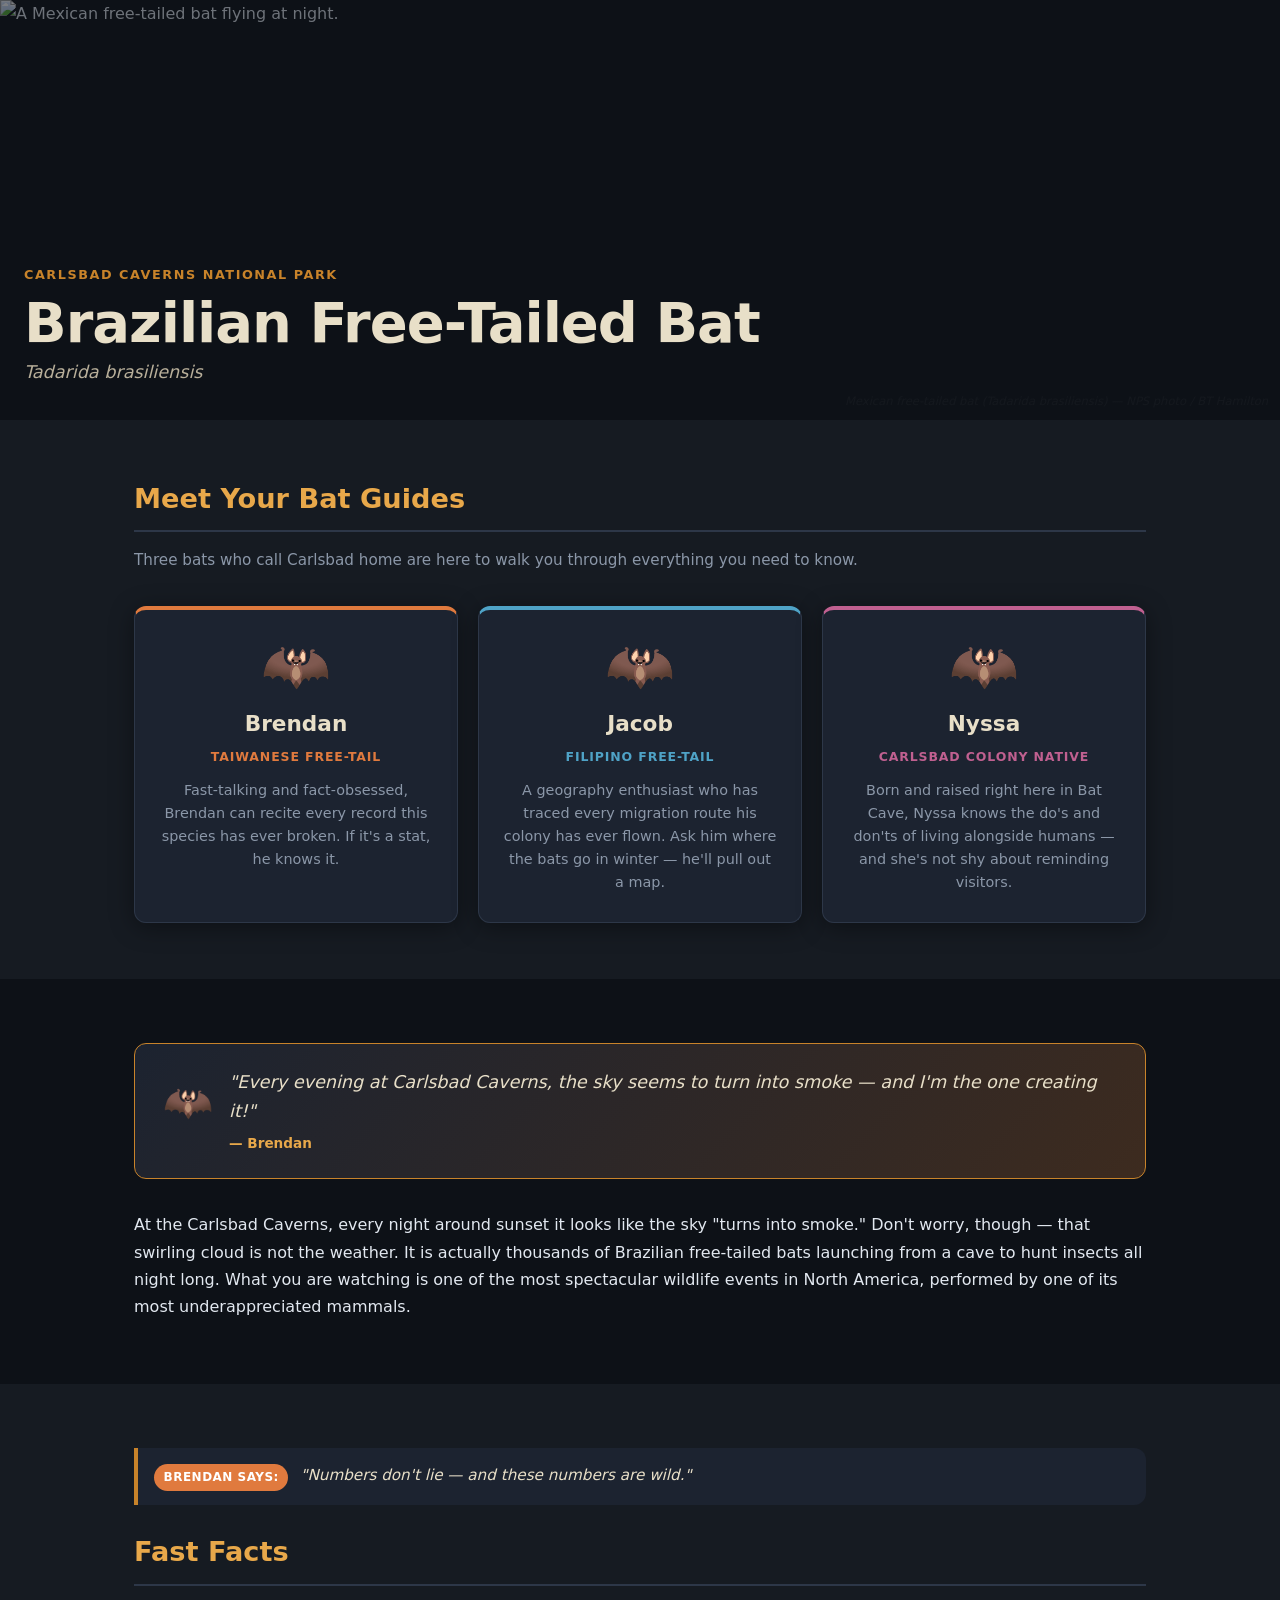
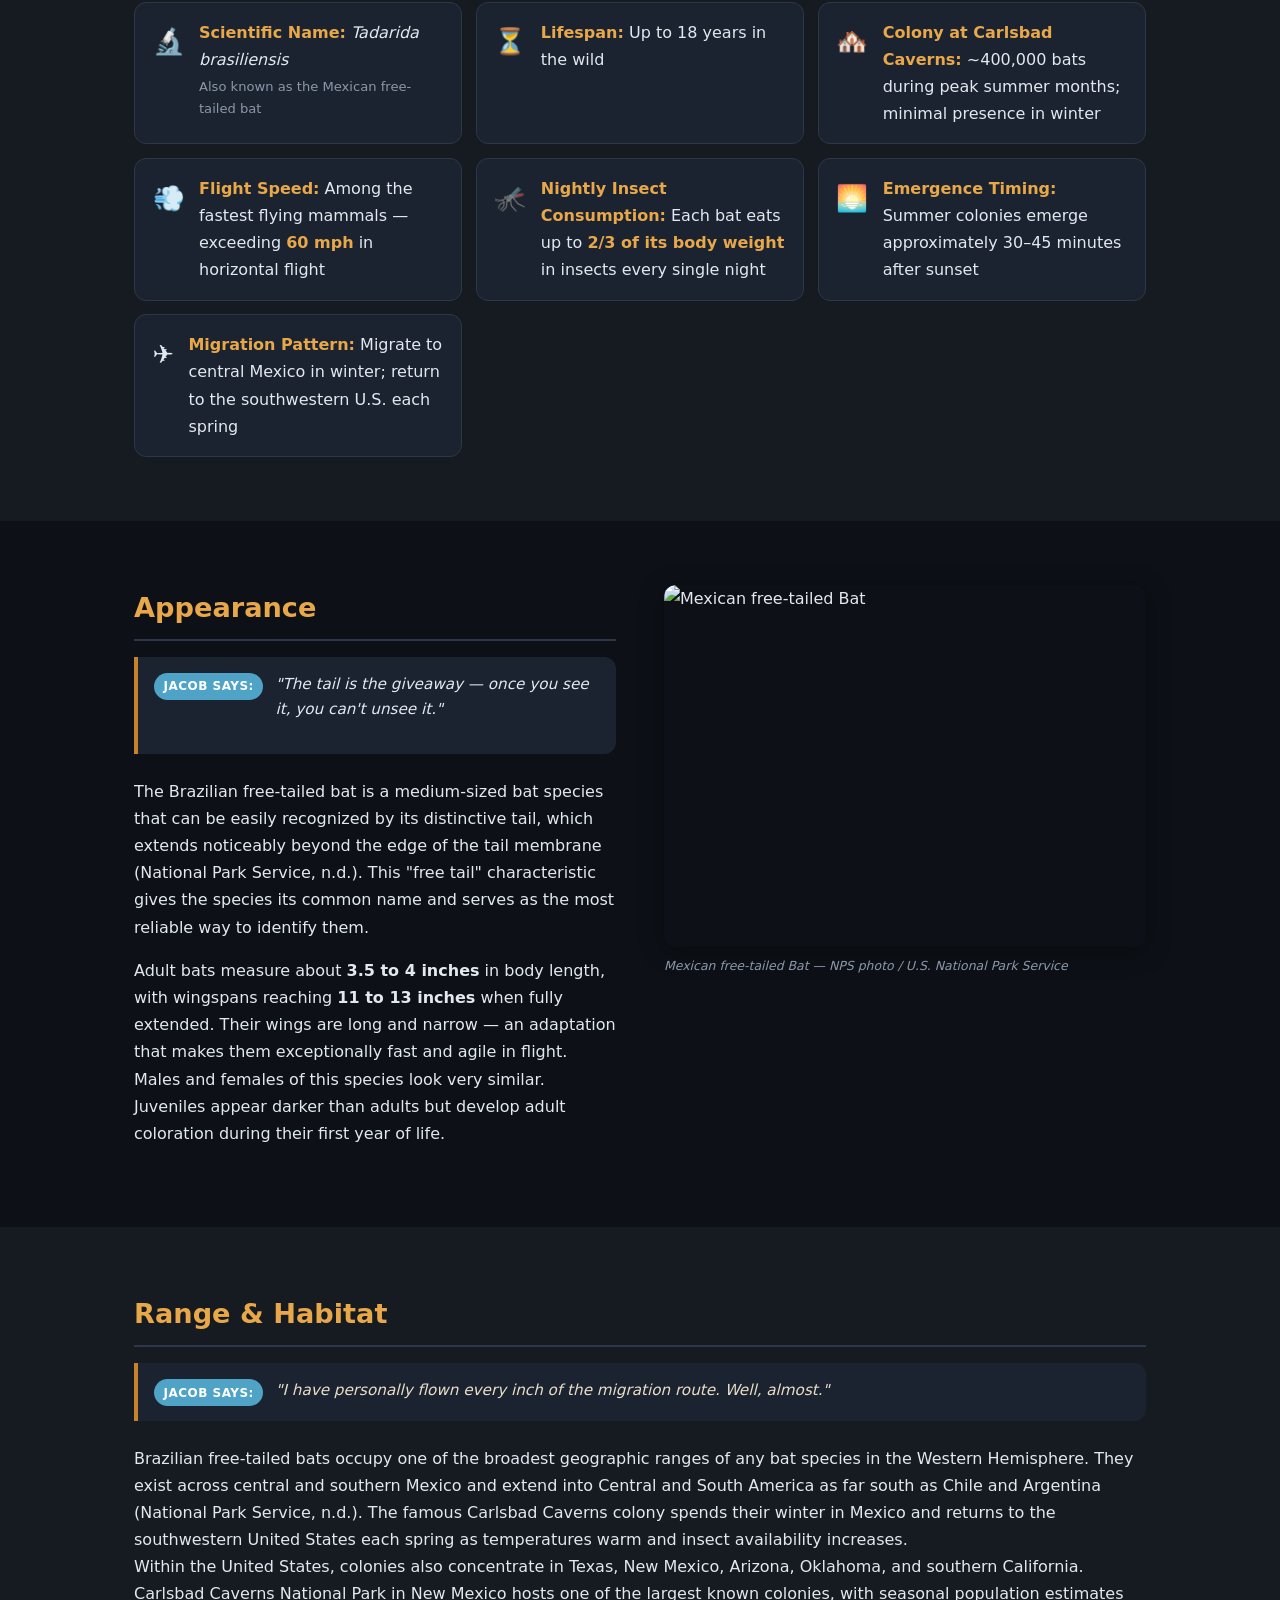
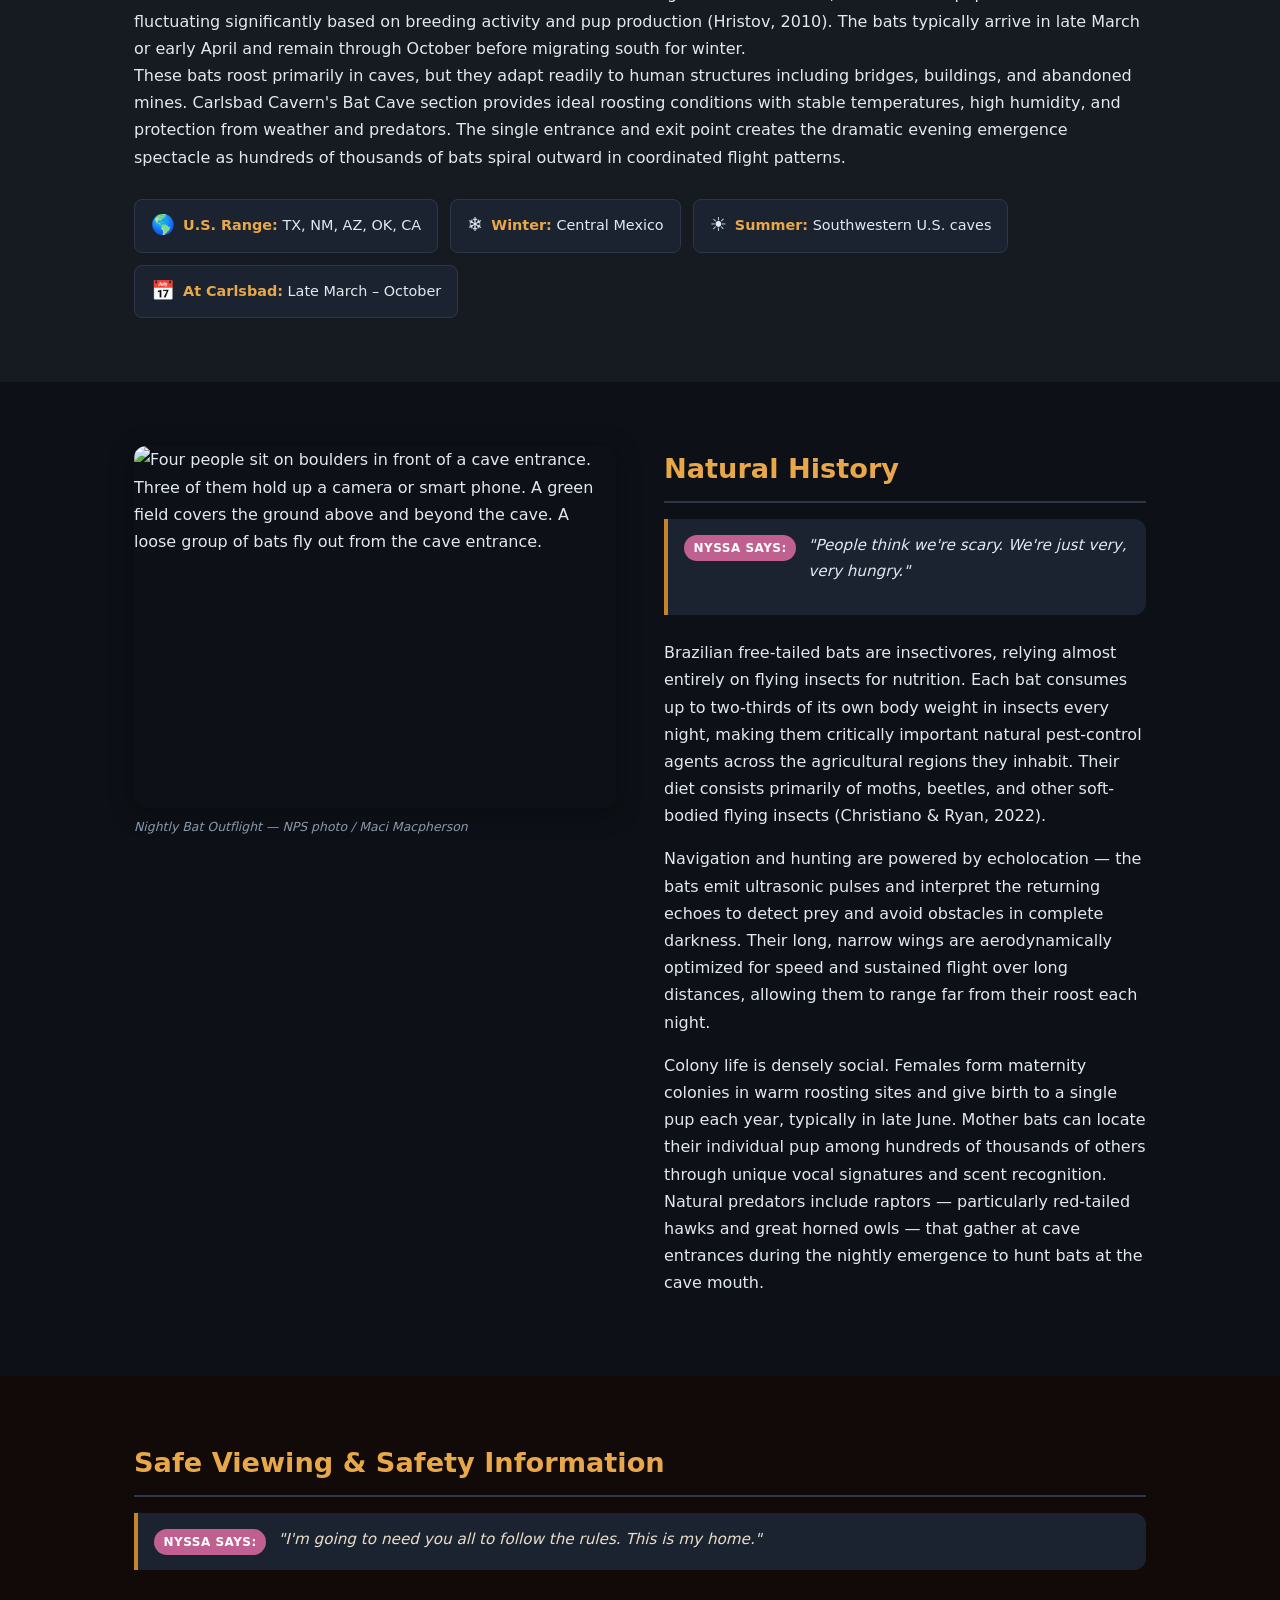
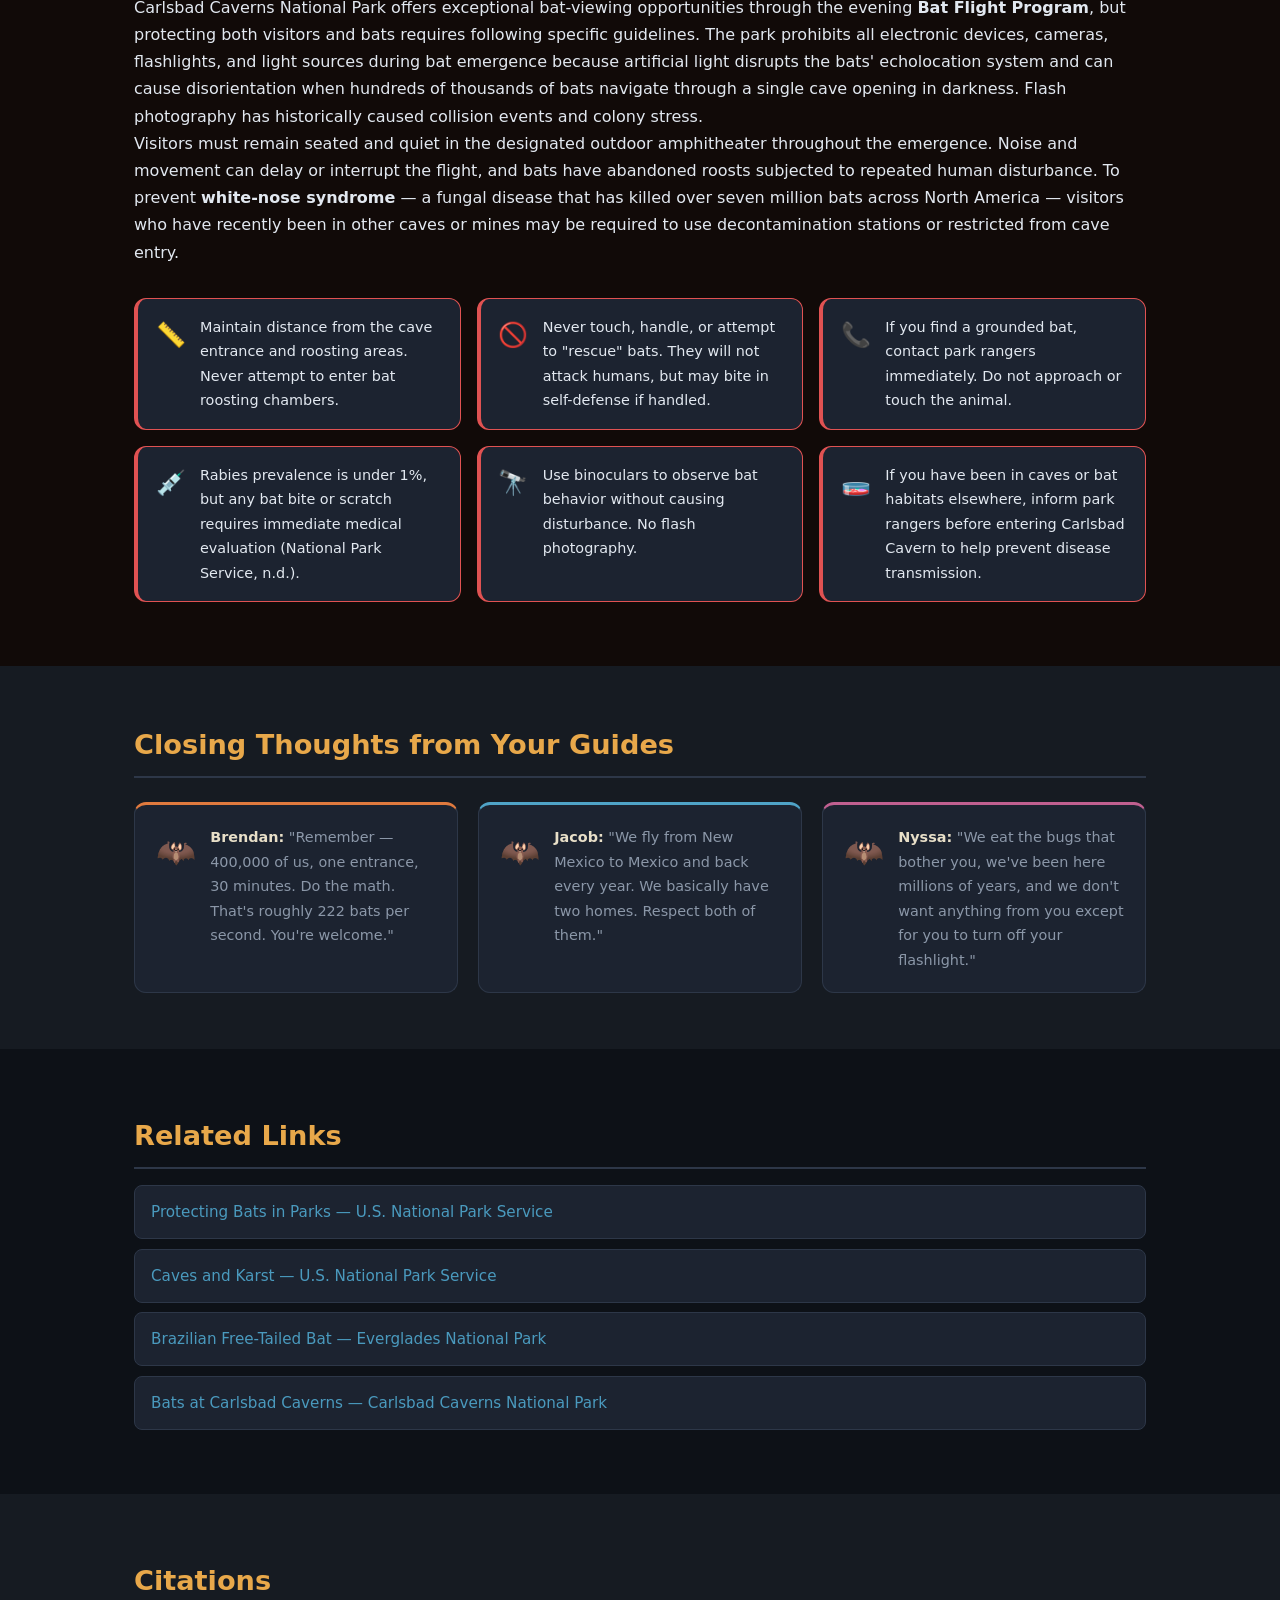
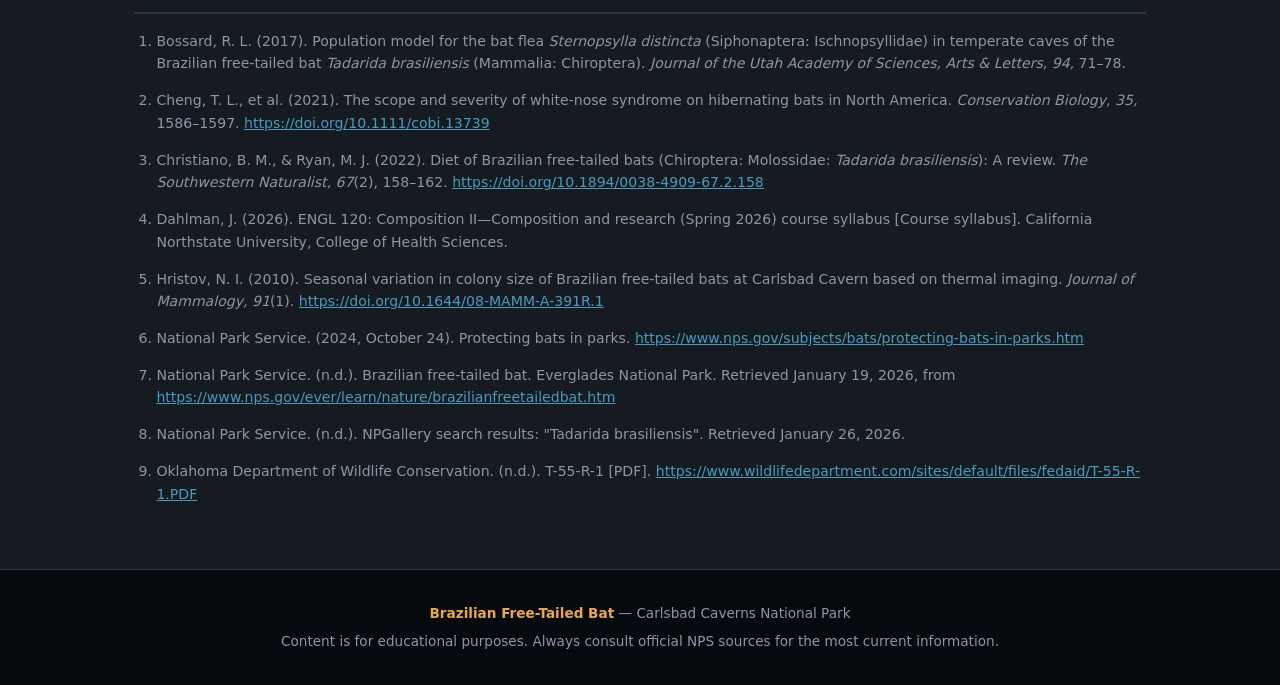
==== bat/index.html @ 0d752bf6 "Add Brazilian Free-Tailed Bat website with Brendan, Jacob, and Nyssa characters Creates a new educat" ====
<!DOCTYPE html>
<html lang="en">
<head>
  <meta charset="UTF-8" />
  <meta name="viewport" content="width=device-width, initial-scale=1.0" />
  <title>Brazilian Free-Tailed Bat | Carlsbad Caverns National Park</title>
  <link rel="stylesheet" href="styles.css" />
</head>
<body>

  <!-- HERO -->
  <header class="hero">
    <div class="hero-overlay">
      <div class="hero-text">
        <p class="hero-eyebrow">Carlsbad Caverns National Park</p>
        <h1>Brazilian Free-Tailed Bat</h1>
        <p class="hero-sci"><em>Tadarida brasiliensis</em></p>
      </div>
    </div>
    <figure class="hero-img-wrap">
      <img
        src="https://npgallery.nps.gov/GetAsset/c9c095a2-87aa-4bda-b711-09a0f9db48b5/thumbxlarge"
        alt="A Mexican free-tailed bat flying at night."
        class="hero-img"
      />
      <figcaption>Mexican free-tailed bat (<em>Tadarida brasiliensis</em>) &mdash; NPS photo / BT Hamilton</figcaption>
    </figure>
  </header>

  <!-- GUIDE CHARACTERS INTRO -->
  <section class="guides-section">
    <div class="container">
      <h2 class="section-title">Meet Your Bat Guides</h2>
      <p class="section-sub">Three bats who call Carlsbad home are here to walk you through everything you need to know.</p>
      <div class="guides-row">

        <div class="guide-card guide-brendan">
          <div class="guide-avatar" aria-label="Brendan the bat">🦇</div>
          <h3>Brendan</h3>
          <p class="guide-tag">Taiwanese Free-Tail</p>
          <p class="guide-bio">Fast-talking and fact-obsessed, Brendan can recite every record this species has ever broken. If it's a stat, he knows it.</p>
        </div>

        <div class="guide-card guide-jacob">
          <div class="guide-avatar" aria-label="Jacob the bat">🦇</div>
          <h3>Jacob</h3>
          <p class="guide-tag">Filipino Free-Tail</p>
          <p class="guide-bio">A geography enthusiast who has traced every migration route his colony has ever flown. Ask him where the bats go in winter &mdash; he'll pull out a map.</p>
        </div>

        <div class="guide-card guide-nyssa">
          <div class="guide-avatar" aria-label="Nyssa the bat">🦇</div>
          <h3>Nyssa</h3>
          <p class="guide-tag">Carlsbad Colony Native</p>
          <p class="guide-bio">Born and raised right here in Bat Cave, Nyssa knows the do's and don'ts of living alongside humans &mdash; and she's not shy about reminding visitors.</p>
        </div>

      </div>
    </div>
  </section>

  <!-- INTRO -->
  <section class="content-section" id="intro">
    <div class="container">
      <div class="quote-callout">
        <span class="quote-bat" aria-hidden="true">🦇</span>
        <blockquote>
          "Every evening at Carlsbad Caverns, the sky seems to turn into smoke &mdash; and I'm the one creating it!"
          <cite>&mdash; Brendan</cite>
        </blockquote>
      </div>
      <p>
        At the Carlsbad Caverns, every night around sunset it looks like the sky "turns into smoke." Don't worry, though &mdash; that swirling cloud is not the weather. It is actually thousands of Brazilian free-tailed bats launching from a cave to hunt insects all night long. What you are watching is one of the most spectacular wildlife events in North America, performed by one of its most underappreciated mammals.
      </p>
    </div>
  </section>

  <!-- FAST FACTS -->
  <section class="content-section alt-bg" id="facts">
    <div class="container">
      <div class="guide-says">
        <span class="guide-chip brendan-chip">Brendan says:</span>
        <p>"Numbers don't lie &mdash; and these numbers are wild."</p>
      </div>
      <h2 class="section-title">Fast Facts</h2>
      <ul class="fact-list">
        <li>
          <span class="fact-icon">🔬</span>
          <div>
            <strong>Scientific Name:</strong> <em>Tadarida brasiliensis</em><br>
            <span class="fact-sub">Also known as the Mexican free-tailed bat</span>
          </div>
        </li>
        <li>
          <span class="fact-icon">⏳</span>
          <div>
            <strong>Lifespan:</strong> Up to 18 years in the wild
          </div>
        </li>
        <li>
          <span class="fact-icon">🏘️</span>
          <div>
            <strong>Colony at Carlsbad Caverns:</strong> ~400,000 bats during peak summer months; minimal presence in winter
          </div>
        </li>
        <li>
          <span class="fact-icon">💨</span>
          <div>
            <strong>Flight Speed:</strong> Among the fastest flying mammals &mdash; exceeding <strong>60 mph</strong> in horizontal flight
          </div>
        </li>
        <li>
          <span class="fact-icon">🦟</span>
          <div>
            <strong>Nightly Insect Consumption:</strong> Each bat eats up to <strong>2/3 of its body weight</strong> in insects every single night
          </div>
        </li>
        <li>
          <span class="fact-icon">🌅</span>
          <div>
            <strong>Emergence Timing:</strong> Summer colonies emerge approximately 30–45 minutes after sunset
          </div>
        </li>
        <li>
          <span class="fact-icon">✈️</span>
          <div>
            <strong>Migration Pattern:</strong> Migrate to central Mexico in winter; return to the southwestern U.S. each spring
          </div>
        </li>
      </ul>
    </div>
  </section>

  <!-- APPEARANCE -->
  <section class="content-section" id="appearance">
    <div class="container two-col">
      <div class="text-col">
        <h2 class="section-title">Appearance</h2>
        <div class="guide-says">
          <span class="guide-chip jacob-chip">Jacob says:</span>
          <p>"The tail is the giveaway &mdash; once you see it, you can't unsee it."</p>
        </div>
        <p>
          The Brazilian free-tailed bat is a medium-sized bat species that can be easily recognized by its distinctive tail, which extends noticeably beyond the edge of the tail membrane (National Park Service, n.d.). This "free tail" characteristic gives the species its common name and serves as the most reliable way to identify them.
        </p>
        <p>
          Adult bats measure about <strong>3.5 to 4 inches</strong> in body length, with wingspans reaching <strong>11 to 13 inches</strong> when fully extended. Their wings are long and narrow &mdash; an adaptation that makes them exceptionally fast and agile in flight. Males and females of this species look very similar. Juveniles appear darker than adults but develop adult coloration during their first year of life.
        </p>
      </div>
      <figure class="img-col">
        <img
          src="https://npgallery.nps.gov/AssetDetail/e0b00a2d-155d-451f-670d-9aaa762e35d0"
          alt="Mexican free-tailed Bat"
          class="content-img"
        />
        <figcaption>Mexican free-tailed Bat &mdash; NPS photo / U.S. National Park Service</figcaption>
      </figure>
    </div>
  </section>

  <!-- RANGE & HABITAT -->
  <section class="content-section alt-bg" id="range">
    <div class="container">
      <h2 class="section-title">Range &amp; Habitat</h2>
      <div class="guide-says">
        <span class="guide-chip jacob-chip">Jacob says:</span>
        <p>"I have personally flown every inch of the migration route. Well, almost."</p>
      </div>
      <p>
        Brazilian free-tailed bats occupy one of the broadest geographic ranges of any bat species in the Western Hemisphere. They exist across central and southern Mexico and extend into Central and South America as far south as Chile and Argentina (National Park Service, n.d.). The famous Carlsbad Caverns colony spends their winter in Mexico and returns to the southwestern United States each spring as temperatures warm and insect availability increases.
      </p>
      <p>
        Within the United States, colonies also concentrate in Texas, New Mexico, Arizona, Oklahoma, and southern California. Carlsbad Caverns National Park in New Mexico hosts one of the largest known colonies, with seasonal population estimates fluctuating significantly based on breeding activity and pup production (Hristov, 2010). The bats typically arrive in late March or early April and remain through October before migrating south for winter.
      </p>
      <p>
        These bats roost primarily in caves, but they adapt readily to human structures including bridges, buildings, and abandoned mines. Carlsbad Cavern's Bat Cave section provides ideal roosting conditions with stable temperatures, high humidity, and protection from weather and predators. The single entrance and exit point creates the dramatic evening emergence spectacle as hundreds of thousands of bats spiral outward in coordinated flight patterns.
      </p>
      <div class="range-highlights">
        <div class="range-item">
          <span class="range-icon">🌎</span>
          <span><strong>U.S. Range:</strong> TX, NM, AZ, OK, CA</span>
        </div>
        <div class="range-item">
          <span class="range-icon">❄️</span>
          <span><strong>Winter:</strong> Central Mexico</span>
        </div>
        <div class="range-item">
          <span class="range-icon">☀️</span>
          <span><strong>Summer:</strong> Southwestern U.S. caves</span>
        </div>
        <div class="range-item">
          <span class="range-icon">📅</span>
          <span><strong>At Carlsbad:</strong> Late March – October</span>
        </div>
      </div>
    </div>
  </section>

  <!-- NATURAL HISTORY -->
  <section class="content-section" id="natural-history">
    <div class="container two-col reverse">
      <div class="text-col">
        <h2 class="section-title">Natural History</h2>
        <div class="guide-says">
          <span class="guide-chip nyssa-chip">Nyssa says:</span>
          <p>"People think we're scary. We're just very, very hungry."</p>
        </div>
        <p>
          Brazilian free-tailed bats are insectivores, relying almost entirely on flying insects for nutrition. Each bat consumes up to two-thirds of its own body weight in insects every night, making them critically important natural pest-control agents across the agricultural regions they inhabit. Their diet consists primarily of moths, beetles, and other soft-bodied flying insects (Christiano &amp; Ryan, 2022).
        </p>
        <p>
          Navigation and hunting are powered by echolocation &mdash; the bats emit ultrasonic pulses and interpret the returning echoes to detect prey and avoid obstacles in complete darkness. Their long, narrow wings are aerodynamically optimized for speed and sustained flight over long distances, allowing them to range far from their roost each night.
        </p>
        <p>
          Colony life is densely social. Females form maternity colonies in warm roosting sites and give birth to a single pup each year, typically in late June. Mother bats can locate their individual pup among hundreds of thousands of others through unique vocal signatures and scent recognition. Natural predators include raptors &mdash; particularly red-tailed hawks and great horned owls &mdash; that gather at cave entrances during the nightly emergence to hunt bats at the cave mouth.
        </p>
      </div>
      <figure class="img-col">
        <img
          src="https://npgallery.nps.gov/AssetDetail/7855b860-4437-4084-9c7d-f9df87c535fa"
          alt="Four people sit on boulders in front of a cave entrance. Three of them hold up a camera or smart phone. A green field covers the ground above and beyond the cave. A loose group of bats fly out from the cave entrance."
          class="content-img"
        />
        <figcaption>Nightly Bat Outflight &mdash; NPS photo / Maci Macpherson</figcaption>
      </figure>
    </div>
  </section>

  <!-- SAFE VIEWING -->
  <section class="content-section safety-section" id="safety">
    <div class="container">
      <h2 class="section-title">Safe Viewing &amp; Safety Information</h2>
      <div class="guide-says">
        <span class="guide-chip nyssa-chip">Nyssa says:</span>
        <p>"I'm going to need you all to follow the rules. This is my home."</p>
      </div>
      <p>
        Carlsbad Caverns National Park offers exceptional bat-viewing opportunities through the evening <strong>Bat Flight Program</strong>, but protecting both visitors and bats requires following specific guidelines. The park prohibits all electronic devices, cameras, flashlights, and light sources during bat emergence because artificial light disrupts the bats' echolocation system and can cause disorientation when hundreds of thousands of bats navigate through a single cave opening in darkness. Flash photography has historically caused collision events and colony stress.
      </p>
      <p>
        Visitors must remain seated and quiet in the designated outdoor amphitheater throughout the emergence. Noise and movement can delay or interrupt the flight, and bats have abandoned roosts subjected to repeated human disturbance. To prevent <strong>white-nose syndrome</strong> &mdash; a fungal disease that has killed over seven million bats across North America &mdash; visitors who have recently been in other caves or mines may be required to use decontamination stations or restricted from cave entry.
      </p>

      <div class="safety-grid">
        <div class="safety-card">
          <span class="safety-icon" aria-hidden="true">📏</span>
          <p>Maintain distance from the cave entrance and roosting areas. Never attempt to enter bat roosting chambers.</p>
        </div>
        <div class="safety-card">
          <span class="safety-icon" aria-hidden="true">🚫</span>
          <p>Never touch, handle, or attempt to "rescue" bats. They will not attack humans, but may bite in self-defense if handled.</p>
        </div>
        <div class="safety-card">
          <span class="safety-icon" aria-hidden="true">📞</span>
          <p>If you find a grounded bat, contact park rangers immediately. Do not approach or touch the animal.</p>
        </div>
        <div class="safety-card">
          <span class="safety-icon" aria-hidden="true">💉</span>
          <p>Rabies prevalence is under 1%, but any bat bite or scratch requires immediate medical evaluation (National Park Service, n.d.).</p>
        </div>
        <div class="safety-card">
          <span class="safety-icon" aria-hidden="true">🔭</span>
          <p>Use binoculars to observe bat behavior without causing disturbance. No flash photography.</p>
        </div>
        <div class="safety-card">
          <span class="safety-icon" aria-hidden="true">🧫</span>
          <p>If you have been in caves or bat habitats elsewhere, inform park rangers before entering Carlsbad Cavern to help prevent disease transmission.</p>
        </div>
      </div>
    </div>
  </section>

  <!-- GUIDE CLOSING -->
  <section class="content-section alt-bg guides-closing">
    <div class="container">
      <h2 class="section-title">Closing Thoughts from Your Guides</h2>
      <div class="closing-row">
        <div class="closing-quote brendan-close">
          <span class="guide-avatar-sm" aria-hidden="true">🦇</span>
          <p><strong>Brendan:</strong> "Remember &mdash; 400,000 of us, one entrance, 30 minutes. Do the math. That's roughly 222 bats per second. You're welcome."</p>
        </div>
        <div class="closing-quote jacob-close">
          <span class="guide-avatar-sm" aria-hidden="true">🦇</span>
          <p><strong>Jacob:</strong> "We fly from New Mexico to Mexico and back every year. We basically have two homes. Respect both of them."</p>
        </div>
        <div class="closing-quote nyssa-close">
          <span class="guide-avatar-sm" aria-hidden="true">🦇</span>
          <p><strong>Nyssa:</strong> "We eat the bugs that bother you, we've been here millions of years, and we don't want anything from you except for you to turn off your flashlight."</p>
        </div>
      </div>
    </div>
  </section>

  <!-- RELATED LINKS -->
  <section class="content-section" id="links">
    <div class="container">
      <h2 class="section-title">Related Links</h2>
      <ul class="link-list">
        <li>
          <a href="https://www.nps.gov/subjects/bats/protecting-bats-in-parks.htm" target="_blank" rel="noopener">
            Protecting Bats in Parks &mdash; U.S. National Park Service
          </a>
        </li>
        <li>
          <a href="https://www.nps.gov/subjects/caves/index.htm" target="_blank" rel="noopener">
            Caves and Karst &mdash; U.S. National Park Service
          </a>
        </li>
        <li>
          <a href="https://www.nps.gov/ever/learn/nature/brazilianfreetailedbat.htm" target="_blank" rel="noopener">
            Brazilian Free-Tailed Bat &mdash; Everglades National Park
          </a>
        </li>
        <li>
          <a href="https://www.nps.gov/cave/learn/nature/bats.htm" target="_blank" rel="noopener">
            Bats at Carlsbad Caverns &mdash; Carlsbad Caverns National Park
          </a>
        </li>
      </ul>
    </div>
  </section>

  <!-- CITATIONS -->
  <section class="content-section alt-bg" id="citations">
    <div class="container">
      <h2 class="section-title">Citations</h2>
      <ol class="citation-list">
        <li>Bossard, R. L. (2017). Population model for the bat flea <em>Sternopsylla distincta</em> (Siphonaptera: Ischnopsyllidae) in temperate caves of the Brazilian free-tailed bat <em>Tadarida brasiliensis</em> (Mammalia: Chiroptera). <em>Journal of the Utah Academy of Sciences, Arts &amp; Letters, 94,</em> 71–78.</li>
        <li>Cheng, T. L., et al. (2021). The scope and severity of white-nose syndrome on hibernating bats in North America. <em>Conservation Biology, 35,</em> 1586–1597. <a href="https://doi.org/10.1111/cobi.13739" target="_blank" rel="noopener">https://doi.org/10.1111/cobi.13739</a></li>
        <li>Christiano, B. M., &amp; Ryan, M. J. (2022). Diet of Brazilian free-tailed bats (Chiroptera: Molossidae: <em>Tadarida brasiliensis</em>): A review. <em>The Southwestern Naturalist, 67</em>(2), 158–162. <a href="https://doi.org/10.1894/0038-4909-67.2.158" target="_blank" rel="noopener">https://doi.org/10.1894/0038-4909-67.2.158</a></li>
        <li>Dahlman, J. (2026). ENGL 120: Composition II&mdash;Composition and research (Spring 2026) course syllabus [Course syllabus]. California Northstate University, College of Health Sciences.</li>
        <li>Hristov, N. I. (2010). Seasonal variation in colony size of Brazilian free-tailed bats at Carlsbad Cavern based on thermal imaging. <em>Journal of Mammalogy, 91</em>(1). <a href="https://doi.org/10.1644/08-MAMM-A-391R.1" target="_blank" rel="noopener">https://doi.org/10.1644/08-MAMM-A-391R.1</a></li>
        <li>National Park Service. (2024, October 24). Protecting bats in parks. <a href="https://www.nps.gov/subjects/bats/protecting-bats-in-parks.htm" target="_blank" rel="noopener">https://www.nps.gov/subjects/bats/protecting-bats-in-parks.htm</a></li>
        <li>National Park Service. (n.d.). Brazilian free-tailed bat. Everglades National Park. Retrieved January 19, 2026, from <a href="https://www.nps.gov/ever/learn/nature/brazilianfreetailedbat.htm" target="_blank" rel="noopener">https://www.nps.gov/ever/learn/nature/brazilianfreetailedbat.htm</a></li>
        <li>National Park Service. (n.d.). NPGallery search results: "Tadarida brasiliensis". Retrieved January 26, 2026.</li>
        <li>Oklahoma Department of Wildlife Conservation. (n.d.). T-55-R-1 [PDF]. <a href="https://www.wildlifedepartment.com/sites/default/files/fedaid/T-55-R-1.PDF" target="_blank" rel="noopener">https://www.wildlifedepartment.com/sites/default/files/fedaid/T-55-R-1.PDF</a></li>
      </ol>
    </div>
  </section>

  <footer>
    <div class="container footer-inner">
      <p><strong>Brazilian Free-Tailed Bat</strong> &mdash; Carlsbad Caverns National Park</p>
      <p>Content is for educational purposes. Always consult official NPS sources for the most current information.</p>
    </div>
  </footer>

  <script src="app.js"></script>
</body>
</html>
---- bat/styles.css ----
/* =============================================
   Brazilian Free-Tailed Bat — styles.css
   ============================================= */

*, *::before, *::after { box-sizing: border-box; margin: 0; padding: 0; }

:root {
  --night: #0d1117;
  --night-mid: #161b22;
  --night-card: #1c2330;
  --night-border: #2d3748;
  --cave-brown: #3d2b1f;
  --cave-amber: #c8832a;
  --cave-amber-light: #e8a84a;
  --sky-blue: #4a9abe;
  --moon: #e8dfc8;
  --moon-dim: #b8af9a;
  --text: #e2e8f0;
  --text-muted: #8b97a8;
  --brendan: #e07a3e;
  --jacob: #4fa3c7;
  --nyssa: #c06090;
  --success: #3aaf7a;
  --danger: #e05252;
  --radius: 12px;
  --shadow: 0 4px 24px rgba(0,0,0,0.4);
  --transition: 0.2s ease;
}

html { scroll-behavior: smooth; }

body {
  font-family: 'Segoe UI', system-ui, -apple-system, sans-serif;
  font-size: 16px;
  line-height: 1.7;
  color: var(--text);
  background: var(--night);
}

/* ========== CONTAINER ========== */
.container {
  max-width: 1060px;
  margin: 0 auto;
  padding: 0 1.5rem;
}

/* ========== HERO ========== */
.hero {
  position: relative;
  min-height: 420px;
  display: flex;
  align-items: flex-end;
  overflow: hidden;
  background: var(--night);
}

.hero-img-wrap {
  position: absolute;
  inset: 0;
  margin: 0;
}

.hero-img {
  width: 100%;
  height: 100%;
  object-fit: cover;
  object-position: center 40%;
  opacity: 0.45;
  display: block;
}

.hero-img-wrap figcaption {
  position: absolute;
  bottom: 0.5rem;
  right: 0.75rem;
  font-size: 0.72rem;
  color: rgba(255,255,255,0.55);
  font-style: italic;
}

.hero-overlay {
  position: relative;
  z-index: 2;
  width: 100%;
  padding: 3rem 1.5rem 2rem;
  background: linear-gradient(to top, rgba(13,17,23,0.95) 40%, transparent 100%);
}

.hero-eyebrow {
  font-size: 0.8rem;
  font-weight: 600;
  letter-spacing: 0.12em;
  text-transform: uppercase;
  color: var(--cave-amber);
  margin-bottom: 0.4rem;
}

.hero-text h1 {
  font-size: clamp(2rem, 5vw, 3.5rem);
  font-weight: 800;
  color: var(--moon);
  line-height: 1.1;
  letter-spacing: -1px;
  margin-bottom: 0.3rem;
}

.hero-sci {
  font-size: 1.1rem;
  color: var(--moon-dim);
}

/* ========== SECTIONS ========== */
.content-section {
  padding: 4rem 0;
}

.alt-bg {
  background: var(--night-mid);
}

.section-title {
  font-size: 1.7rem;
  font-weight: 700;
  color: var(--cave-amber-light);
  margin-bottom: 1rem;
  padding-bottom: 0.5rem;
  border-bottom: 2px solid var(--night-border);
}

.section-sub {
  color: var(--text-muted);
  margin-bottom: 2rem;
  font-size: 0.95rem;
}

/* ========== GUIDE SAYS ========== */
.guide-says {
  display: flex;
  align-items: flex-start;
  gap: 0.75rem;
  background: var(--night-card);
  border-left: 4px solid var(--cave-amber);
  border-radius: 0 var(--radius) var(--radius) 0;
  padding: 0.9rem 1rem;
  margin-bottom: 1.5rem;
}

.guide-says p {
  font-style: italic;
  color: var(--moon);
  font-size: 0.95rem;
}

.guide-chip {
  display: inline-block;
  white-space: nowrap;
  font-size: 0.75rem;
  font-weight: 700;
  letter-spacing: 0.04em;
  text-transform: uppercase;
  padding: 0.2rem 0.6rem;
  border-radius: 999px;
  margin-top: 0.1rem;
}

.brendan-chip { background: var(--brendan); color: #fff; }
.jacob-chip   { background: var(--jacob);   color: #fff; }
.nyssa-chip   { background: var(--nyssa);   color: #fff; }

/* ========== GUIDE CARDS ========== */
.guides-section {
  padding: 3.5rem 0;
  background: var(--night-mid);
}

.guides-row {
  display: grid;
  grid-template-columns: repeat(auto-fill, minmax(280px, 1fr));
  gap: 1.25rem;
  margin-top: 2rem;
}

.guide-card {
  background: var(--night-card);
  border: 1px solid var(--night-border);
  border-radius: var(--radius);
  padding: 1.75rem 1.5rem;
  text-align: center;
  box-shadow: var(--shadow);
  transition: transform var(--transition);
}

.guide-card:hover { transform: translateY(-3px); }

.guide-avatar {
  font-size: 3.5rem;
  line-height: 1;
  margin-bottom: 0.75rem;
  display: block;
}

.guide-card h3 {
  font-size: 1.35rem;
  font-weight: 700;
  color: var(--moon);
  margin-bottom: 0.2rem;
}

.guide-tag {
  font-size: 0.78rem;
  font-weight: 600;
  text-transform: uppercase;
  letter-spacing: 0.07em;
  margin-bottom: 0.75rem;
}

.guide-bio {
  font-size: 0.9rem;
  color: var(--text-muted);
  line-height: 1.6;
}

.guide-brendan { border-top: 4px solid var(--brendan); }
.guide-brendan .guide-tag { color: var(--brendan); }

.guide-jacob { border-top: 4px solid var(--jacob); }
.guide-jacob .guide-tag { color: var(--jacob); }

.guide-nyssa { border-top: 4px solid var(--nyssa); }
.guide-nyssa .guide-tag { color: var(--nyssa); }

/* ========== QUOTE CALLOUT ========== */
.quote-callout {
  display: flex;
  gap: 1rem;
  align-items: flex-start;
  background: linear-gradient(135deg, var(--night-card), var(--cave-brown));
  border: 1px solid var(--cave-amber);
  border-radius: var(--radius);
  padding: 1.5rem 1.75rem;
  margin-bottom: 2rem;
}

.quote-bat {
  font-size: 2.5rem;
  flex-shrink: 0;
}

blockquote {
  font-size: 1.1rem;
  font-style: italic;
  color: var(--moon);
  line-height: 1.6;
}

blockquote cite {
  display: block;
  margin-top: 0.5rem;
  font-size: 0.85rem;
  color: var(--cave-amber-light);
  font-style: normal;
  font-weight: 600;
}

/* ========== FAST FACTS ========== */
.fact-list {
  list-style: none;
  display: grid;
  grid-template-columns: repeat(auto-fill, minmax(300px, 1fr));
  gap: 0.85rem;
}

.fact-list li {
  display: flex;
  gap: 0.9rem;
  align-items: flex-start;
  background: var(--night-card);
  border: 1px solid var(--night-border);
  border-radius: var(--radius);
  padding: 1rem 1.1rem;
}

.fact-icon {
  font-size: 1.6rem;
  flex-shrink: 0;
  margin-top: 0.1rem;
}

.fact-list strong { color: var(--cave-amber-light); }

.fact-sub {
  display: block;
  font-size: 0.82rem;
  color: var(--text-muted);
  margin-top: 0.2rem;
}

/* ========== TWO COLUMN ========== */
.two-col {
  display: grid;
  grid-template-columns: 1fr 1fr;
  gap: 3rem;
  align-items: start;
}

.two-col.reverse .text-col { order: 2; }
.two-col.reverse .img-col  { order: 1; }

.text-col p { margin-bottom: 1rem; color: var(--text); }

.content-img {
  width: 100%;
  border-radius: var(--radius);
  box-shadow: var(--shadow);
  display: block;
  object-fit: cover;
  aspect-ratio: 4/3;
}

.img-col figcaption {
  margin-top: 0.5rem;
  font-size: 0.78rem;
  color: var(--text-muted);
  font-style: italic;
}

/* ========== RANGE HIGHLIGHTS ========== */
.range-highlights {
  display: flex;
  flex-wrap: wrap;
  gap: 0.75rem;
  margin-top: 1.75rem;
}

.range-item {
  display: flex;
  align-items: center;
  gap: 0.5rem;
  background: var(--night-card);
  border: 1px solid var(--night-border);
  border-radius: 8px;
  padding: 0.6rem 1rem;
  font-size: 0.9rem;
}

.range-item strong { color: var(--cave-amber-light); }
.range-icon { font-size: 1.2rem; }

/* ========== SAFETY ========== */
.safety-section { background: #110a08; }

.safety-grid {
  display: grid;
  grid-template-columns: repeat(auto-fill, minmax(280px, 1fr));
  gap: 1rem;
  margin-top: 2rem;
}

.safety-card {
  display: flex;
  gap: 0.9rem;
  align-items: flex-start;
  background: var(--night-card);
  border: 1px solid var(--danger);
  border-left: 4px solid var(--danger);
  border-radius: var(--radius);
  padding: 1rem 1.1rem;
  font-size: 0.9rem;
  color: var(--text);
}

.safety-icon {
  font-size: 1.5rem;
  flex-shrink: 0;
}

/* ========== CLOSING GUIDES ========== */
.guides-closing { padding: 3.5rem 0; }

.closing-row {
  display: grid;
  grid-template-columns: repeat(auto-fill, minmax(280px, 1fr));
  gap: 1.25rem;
  margin-top: 1.5rem;
}

.closing-quote {
  background: var(--night-card);
  border: 1px solid var(--night-border);
  border-radius: var(--radius);
  padding: 1.25rem 1.3rem;
  display: flex;
  gap: 0.9rem;
  align-items: flex-start;
  font-size: 0.9rem;
  color: var(--text-muted);
}

.closing-quote strong { color: var(--moon); }

.brendan-close { border-top: 3px solid var(--brendan); }
.jacob-close   { border-top: 3px solid var(--jacob);   }
.nyssa-close   { border-top: 3px solid var(--nyssa);   }

.guide-avatar-sm { font-size: 2rem; flex-shrink: 0; }

/* ========== LINKS ========== */
.link-list {
  list-style: none;
  display: flex;
  flex-direction: column;
  gap: 0.6rem;
}

.link-list li {
  background: var(--night-card);
  border: 1px solid var(--night-border);
  border-radius: 8px;
  padding: 0.75rem 1rem;
}

.link-list a {
  color: var(--sky-blue);
  text-decoration: none;
  font-size: 0.95rem;
}

.link-list a:hover { text-decoration: underline; color: var(--cave-amber-light); }

/* ========== CITATIONS ========== */
.citation-list {
  padding-left: 1.4rem;
  display: flex;
  flex-direction: column;
  gap: 0.9rem;
}

.citation-list li {
  font-size: 0.88rem;
  color: var(--text-muted);
  line-height: 1.6;
}

.citation-list a { color: var(--sky-blue); }
.citation-list a:hover { text-decoration: underline; }

/* ========== FOOTER ========== */
footer {
  background: #060a0f;
  color: var(--text-muted);
  padding: 2rem 0;
  font-size: 0.85rem;
  border-top: 1px solid var(--night-border);
}

.footer-inner {
  text-align: center;
}

.footer-inner p + p { margin-top: 0.3rem; }
.footer-inner strong { color: var(--cave-amber-light); }

/* ========== RESPONSIVE ========== */
@media (max-width: 760px) {
  .two-col {
    grid-template-columns: 1fr;
    gap: 2rem;
  }

  .two-col.reverse .text-col { order: 1; }
  .two-col.reverse .img-col  { order: 2; }

  .hero-text h1 { font-size: 2rem; }

  .guides-row,
  .closing-row { grid-template-columns: 1fr; }

  .range-highlights { flex-direction: column; }
}

@media (max-width: 480px) {
  .fact-list { grid-template-columns: 1fr; }
  .safety-grid { grid-template-columns: 1fr; }
}
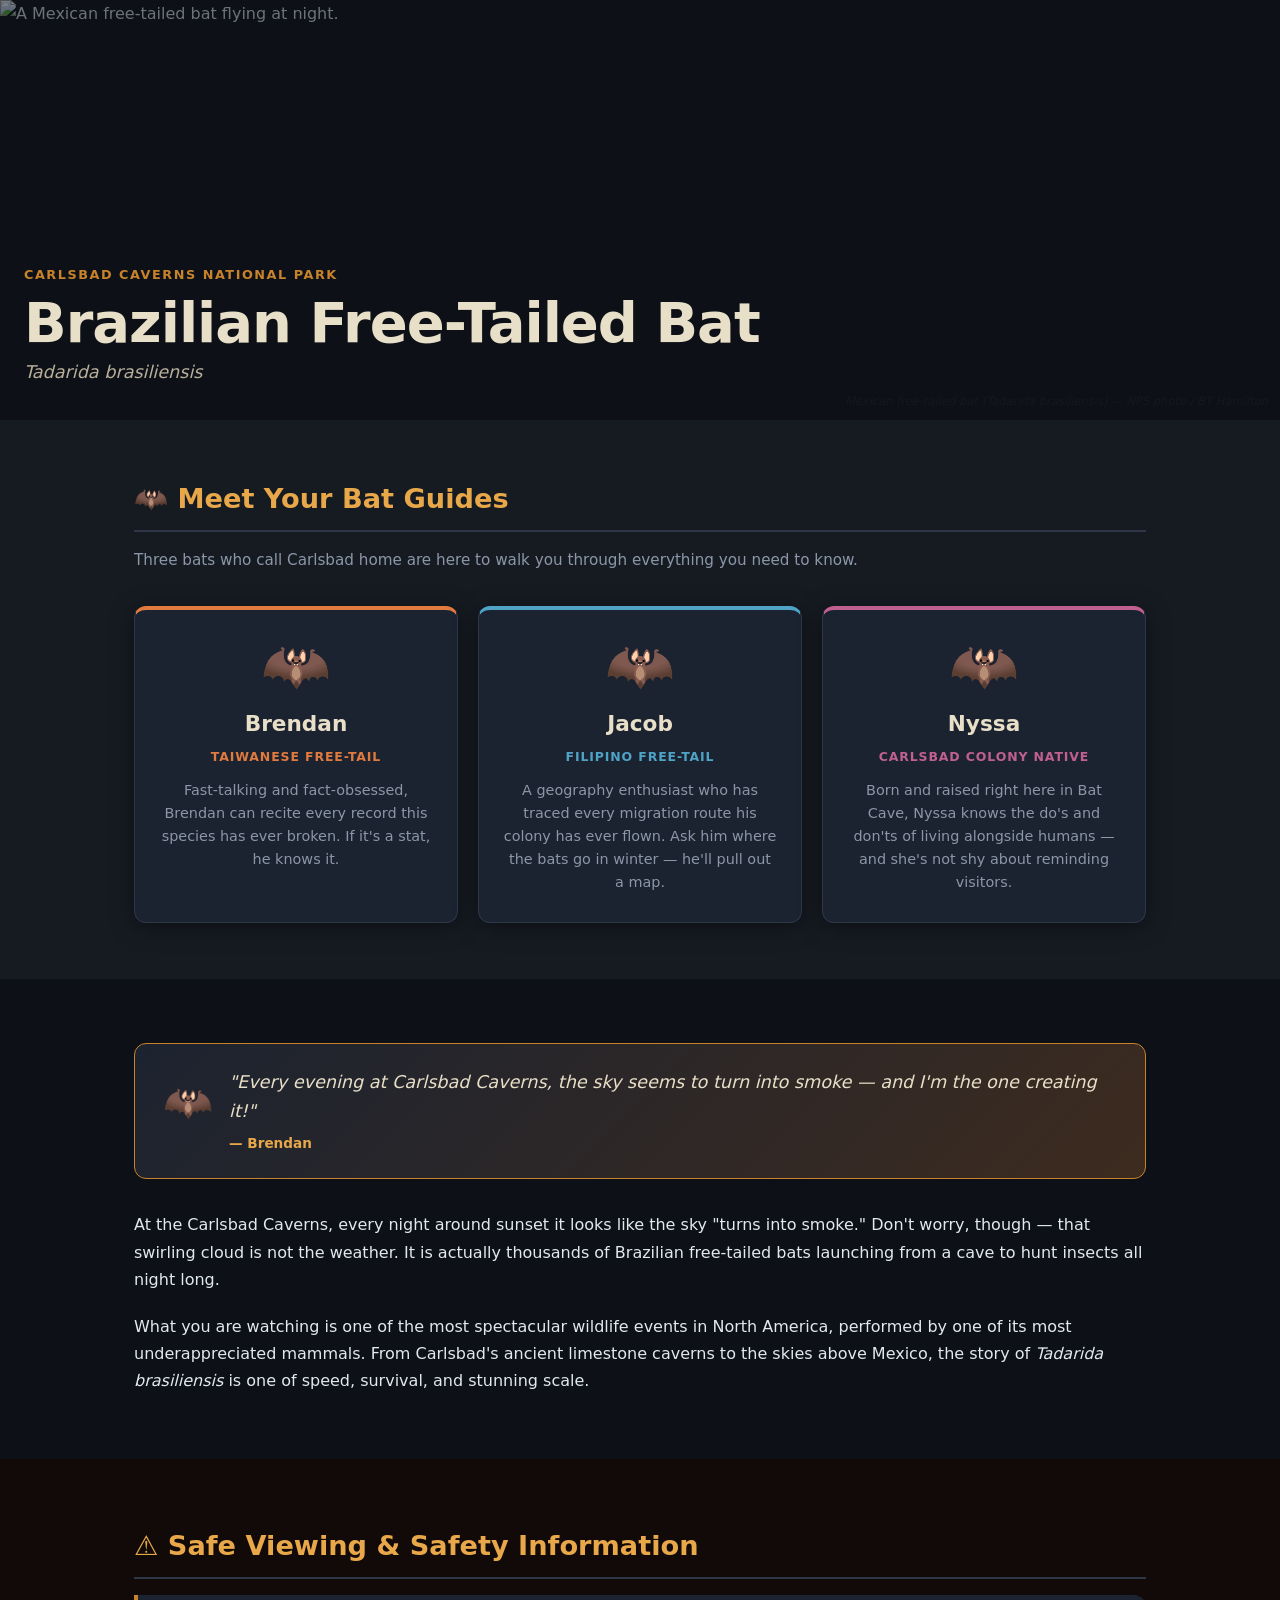
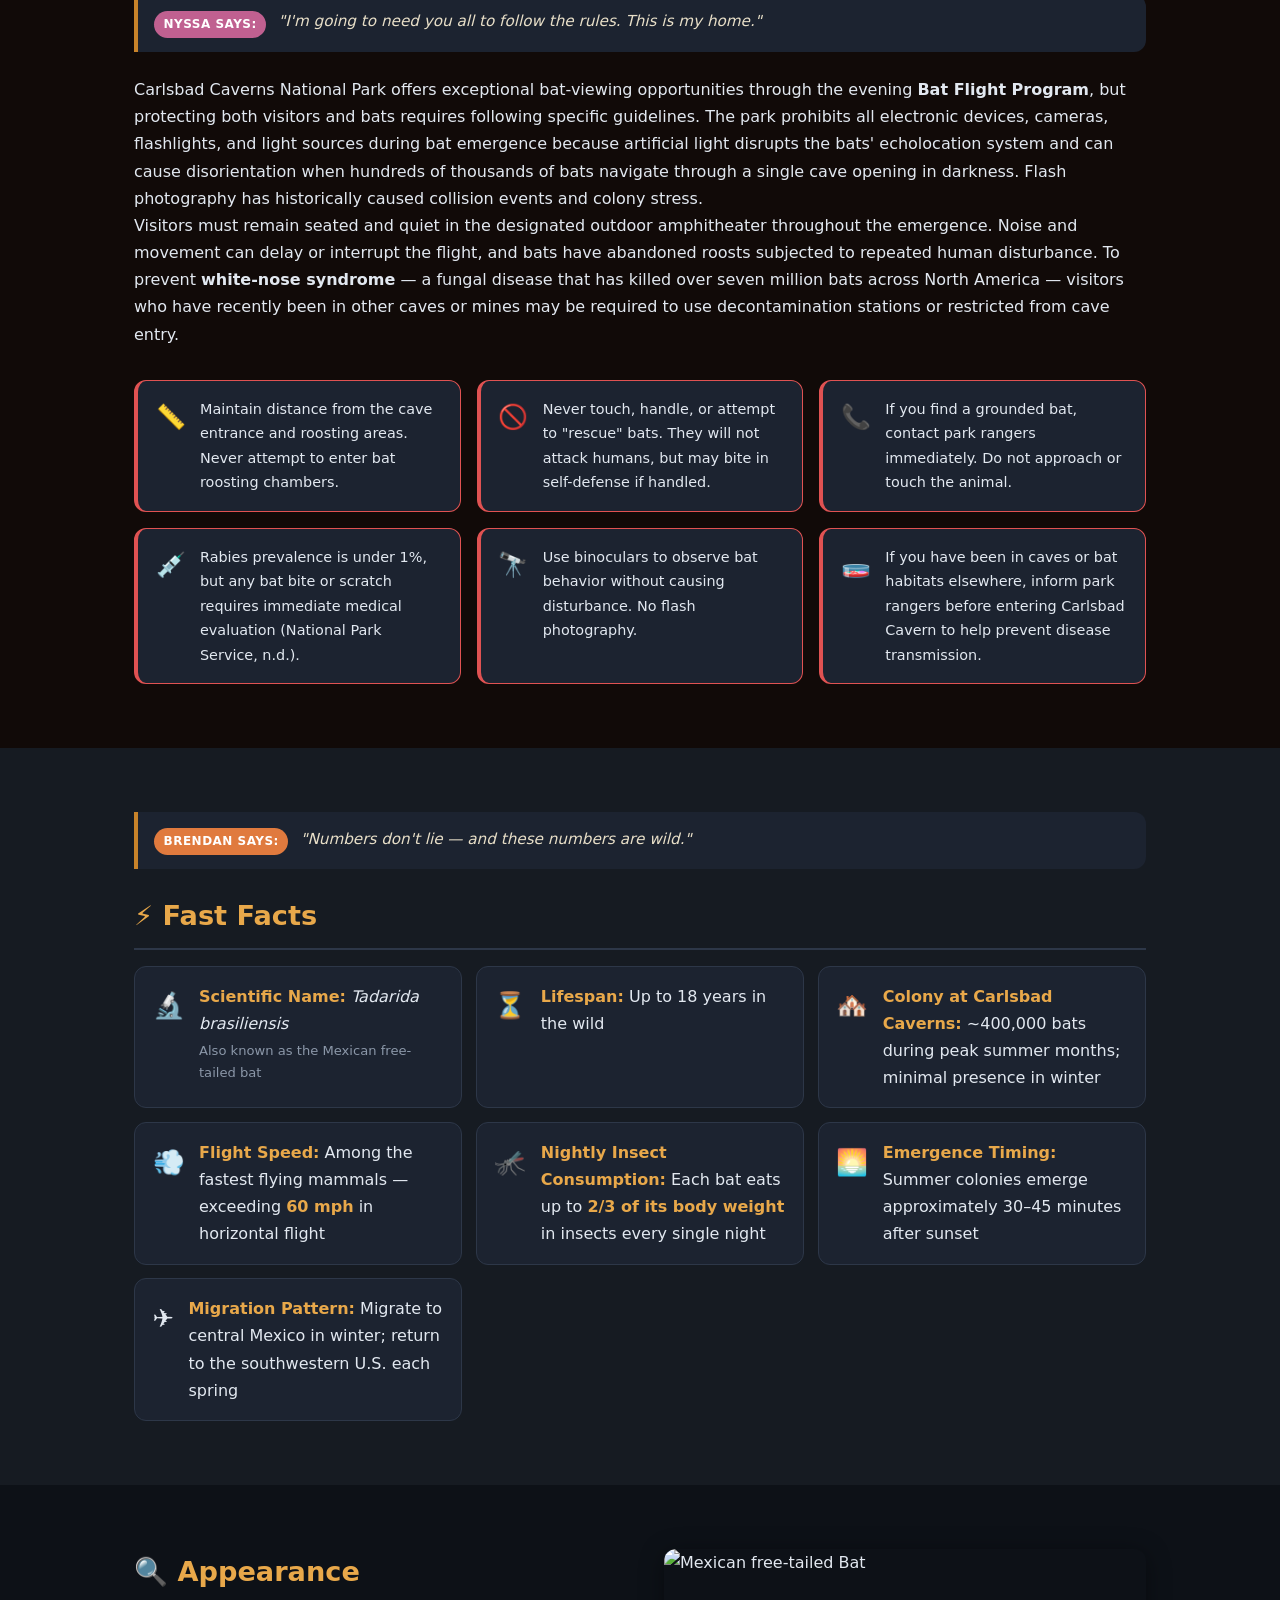
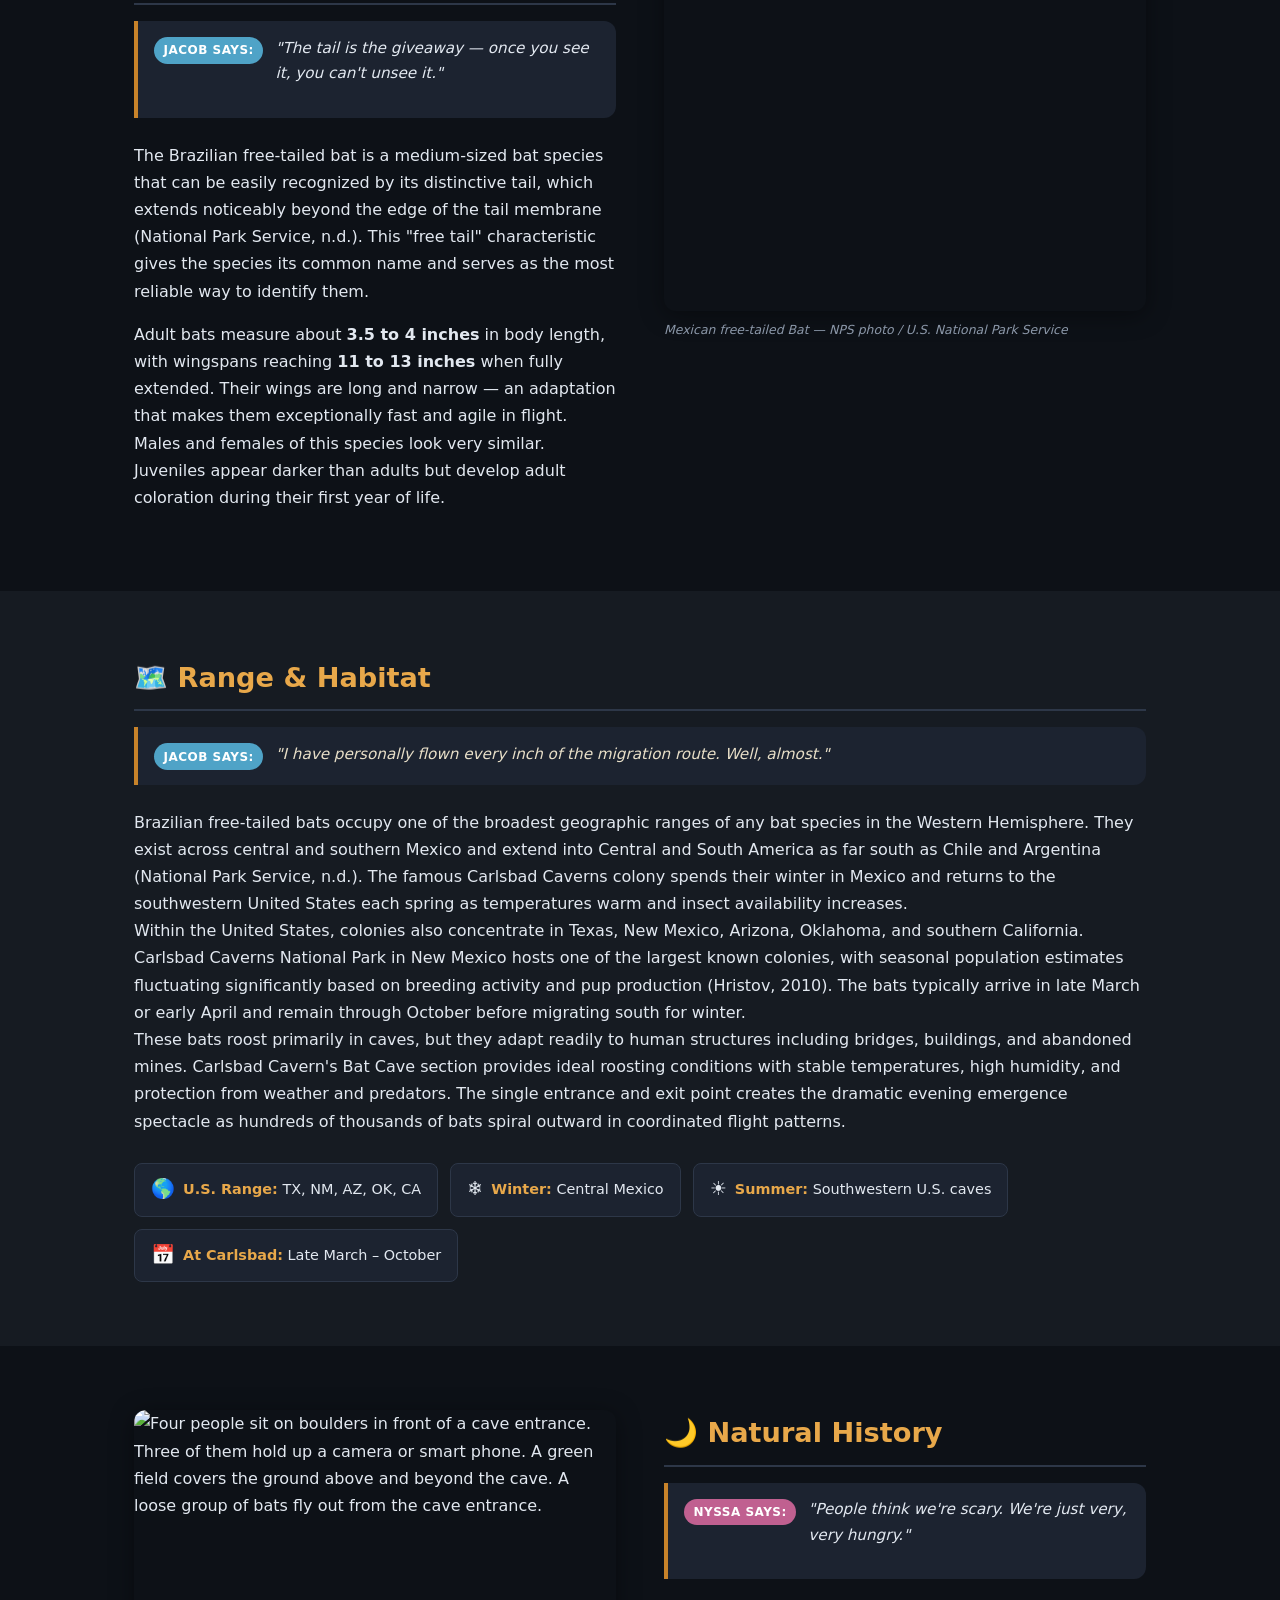
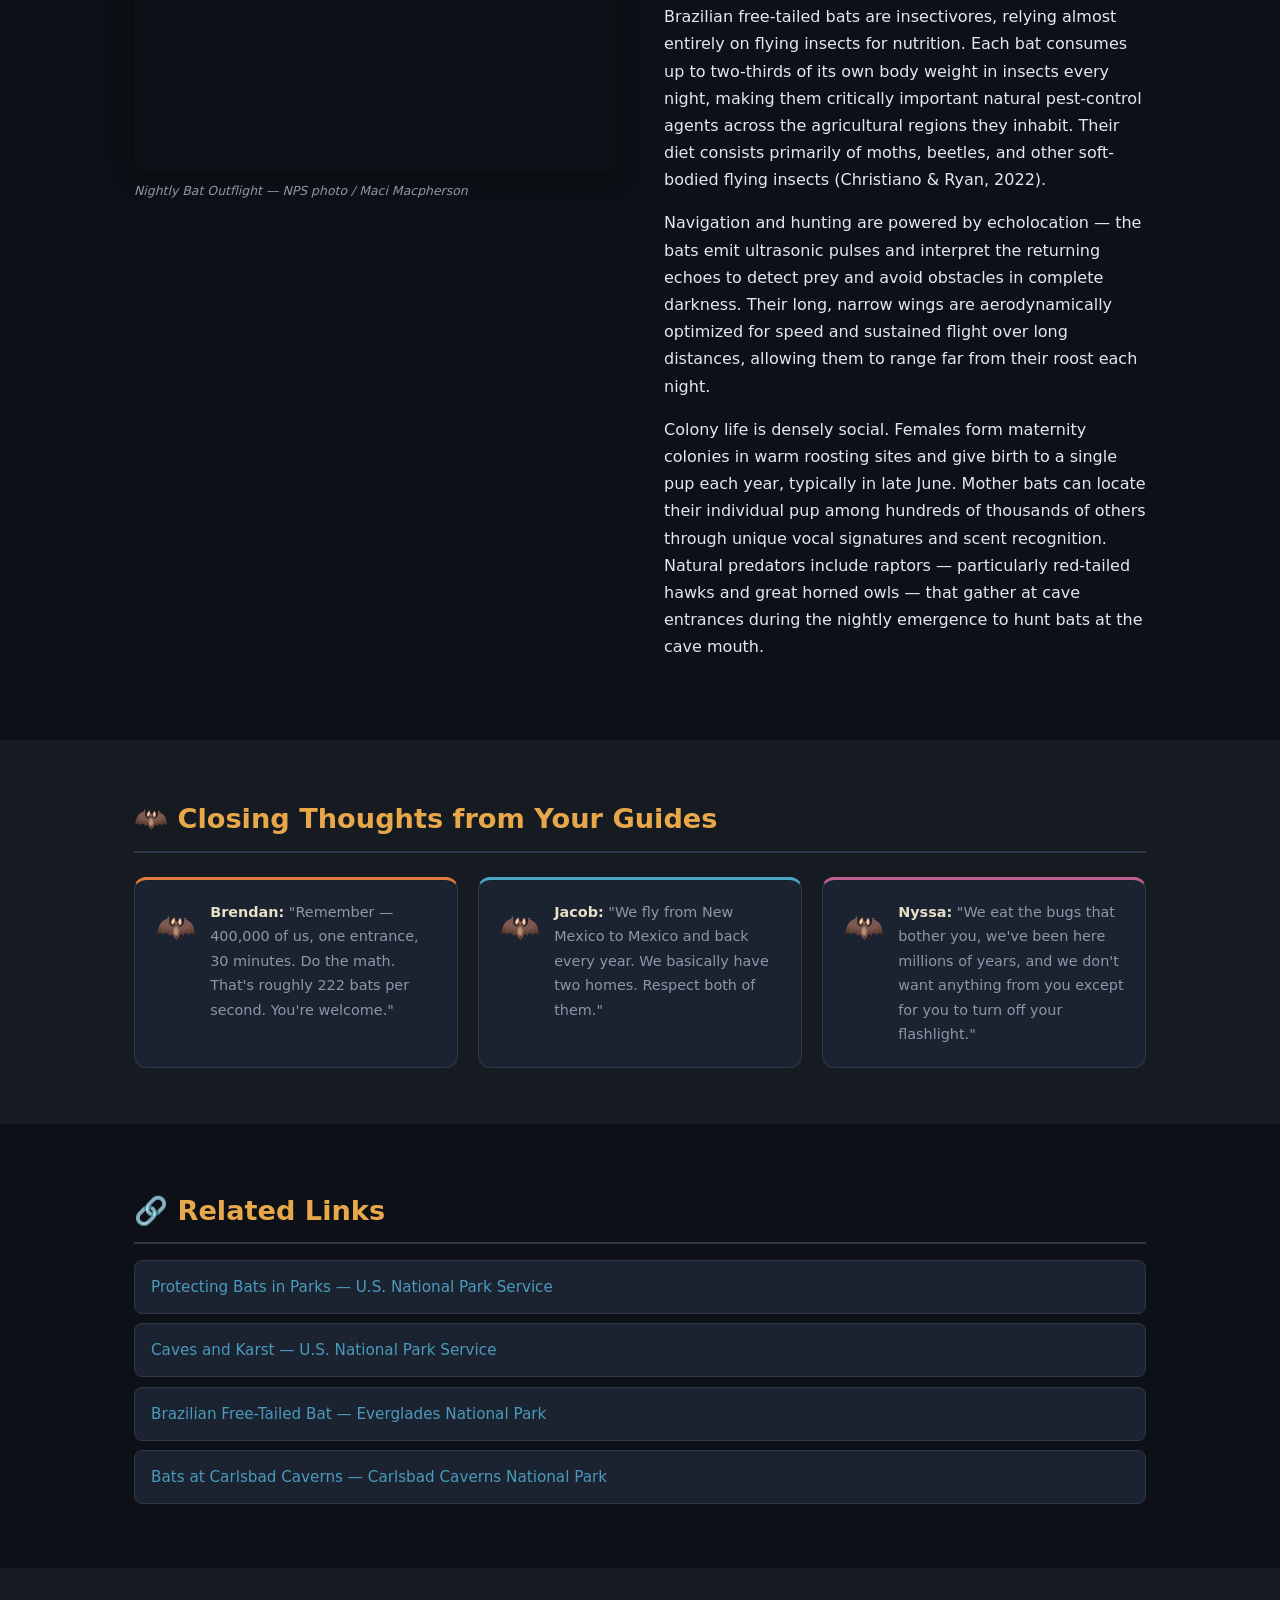
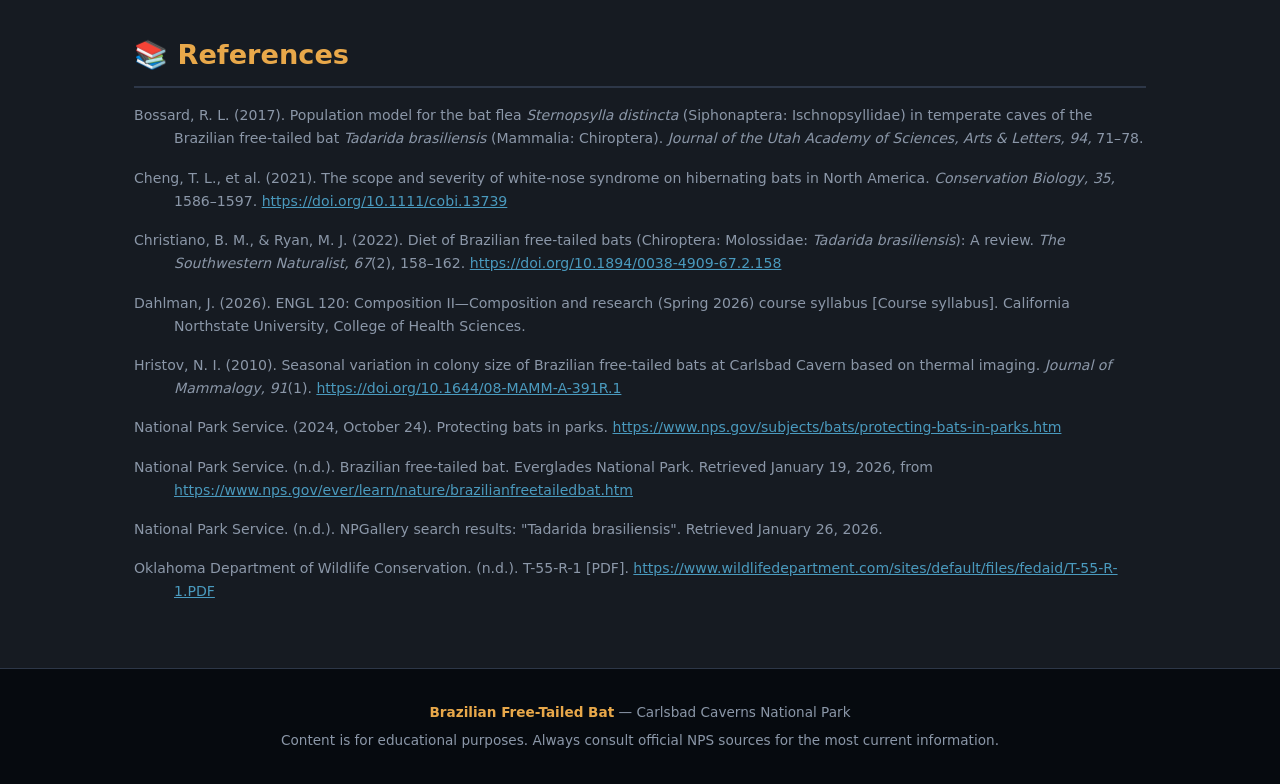
==== commit b716ce61: "Update bat page: references APA format, safe viewing first, emojis, intro spacing - Rename Citations" ====
--- a/bat/index.html
+++ b/bat/index.html
@@ -30,7 +30,7 @@
   <!-- GUIDE CHARACTERS INTRO -->
   <section class="guides-section">
     <div class="container">
-      <h2 class="section-title">Meet Your Bat Guides</h2>
+      <h2 class="section-title">🦇 Meet Your Bat Guides</h2>
       <p class="section-sub">Three bats who call Carlsbad home are here to walk you through everything you need to know.</p>
       <div class="guides-row">
 
@@ -70,8 +70,55 @@
         </blockquote>
       </div>
       <p>
-        At the Carlsbad Caverns, every night around sunset it looks like the sky "turns into smoke." Don't worry, though &mdash; that swirling cloud is not the weather. It is actually thousands of Brazilian free-tailed bats launching from a cave to hunt insects all night long. What you are watching is one of the most spectacular wildlife events in North America, performed by one of its most underappreciated mammals.
-      </p>
+        At the Carlsbad Caverns, every night around sunset it looks like the sky "turns into smoke." Don't worry, though &mdash; that swirling cloud is not the weather. It is actually thousands of Brazilian free-tailed bats launching from a cave to hunt insects all night long.
+      </p>
+      <p>
+        What you are watching is one of the most spectacular wildlife events in North America, performed by one of its most underappreciated mammals. From Carlsbad's ancient limestone caverns to the skies above Mexico, the story of <em>Tadarida brasiliensis</em> is one of speed, survival, and stunning scale.
+      </p>
+    </div>
+  </section>
+
+  <!-- SAFE VIEWING — moved to beginning per request -->
+  <section class="content-section safety-section" id="safety">
+    <div class="container">
+      <h2 class="section-title">⚠️ Safe Viewing &amp; Safety Information</h2>
+      <div class="guide-says">
+        <span class="guide-chip nyssa-chip">Nyssa says:</span>
+        <p>"I'm going to need you all to follow the rules. This is my home."</p>
+      </div>
+      <p>
+        Carlsbad Caverns National Park offers exceptional bat-viewing opportunities through the evening <strong>Bat Flight Program</strong>, but protecting both visitors and bats requires following specific guidelines. The park prohibits all electronic devices, cameras, flashlights, and light sources during bat emergence because artificial light disrupts the bats' echolocation system and can cause disorientation when hundreds of thousands of bats navigate through a single cave opening in darkness. Flash photography has historically caused collision events and colony stress.
+      </p>
+      <p>
+        Visitors must remain seated and quiet in the designated outdoor amphitheater throughout the emergence. Noise and movement can delay or interrupt the flight, and bats have abandoned roosts subjected to repeated human disturbance. To prevent <strong>white-nose syndrome</strong> &mdash; a fungal disease that has killed over seven million bats across North America &mdash; visitors who have recently been in other caves or mines may be required to use decontamination stations or restricted from cave entry.
+      </p>
+
+      <div class="safety-grid">
+        <div class="safety-card">
+          <span class="safety-icon" aria-hidden="true">📏</span>
+          <p>Maintain distance from the cave entrance and roosting areas. Never attempt to enter bat roosting chambers.</p>
+        </div>
+        <div class="safety-card">
+          <span class="safety-icon" aria-hidden="true">🚫</span>
+          <p>Never touch, handle, or attempt to "rescue" bats. They will not attack humans, but may bite in self-defense if handled.</p>
+        </div>
+        <div class="safety-card">
+          <span class="safety-icon" aria-hidden="true">📞</span>
+          <p>If you find a grounded bat, contact park rangers immediately. Do not approach or touch the animal.</p>
+        </div>
+        <div class="safety-card">
+          <span class="safety-icon" aria-hidden="true">💉</span>
+          <p>Rabies prevalence is under 1%, but any bat bite or scratch requires immediate medical evaluation (National Park Service, n.d.).</p>
+        </div>
+        <div class="safety-card">
+          <span class="safety-icon" aria-hidden="true">🔭</span>
+          <p>Use binoculars to observe bat behavior without causing disturbance. No flash photography.</p>
+        </div>
+        <div class="safety-card">
+          <span class="safety-icon" aria-hidden="true">🧫</span>
+          <p>If you have been in caves or bat habitats elsewhere, inform park rangers before entering Carlsbad Cavern to help prevent disease transmission.</p>
+        </div>
+      </div>
     </div>
   </section>
 
@@ -82,7 +129,7 @@
         <span class="guide-chip brendan-chip">Brendan says:</span>
         <p>"Numbers don't lie &mdash; and these numbers are wild."</p>
       </div>
-      <h2 class="section-title">Fast Facts</h2>
+      <h2 class="section-title">⚡ Fast Facts</h2>
       <ul class="fact-list">
         <li>
           <span class="fact-icon">🔬</span>
@@ -135,7 +182,7 @@
   <section class="content-section" id="appearance">
     <div class="container two-col">
       <div class="text-col">
-        <h2 class="section-title">Appearance</h2>
+        <h2 class="section-title">🔍 Appearance</h2>
         <div class="guide-says">
           <span class="guide-chip jacob-chip">Jacob says:</span>
           <p>"The tail is the giveaway &mdash; once you see it, you can't unsee it."</p>
@@ -161,7 +208,7 @@
   <!-- RANGE & HABITAT -->
   <section class="content-section alt-bg" id="range">
     <div class="container">
-      <h2 class="section-title">Range &amp; Habitat</h2>
+      <h2 class="section-title">🗺️ Range &amp; Habitat</h2>
       <div class="guide-says">
         <span class="guide-chip jacob-chip">Jacob says:</span>
         <p>"I have personally flown every inch of the migration route. Well, almost."</p>
@@ -200,7 +247,7 @@
   <section class="content-section" id="natural-history">
     <div class="container two-col reverse">
       <div class="text-col">
-        <h2 class="section-title">Natural History</h2>
+        <h2 class="section-title">🌙 Natural History</h2>
         <div class="guide-says">
           <span class="guide-chip nyssa-chip">Nyssa says:</span>
           <p>"People think we're scary. We're just very, very hungry."</p>
@@ -226,54 +273,10 @@
     </div>
   </section>
 
-  <!-- SAFE VIEWING -->
-  <section class="content-section safety-section" id="safety">
-    <div class="container">
-      <h2 class="section-title">Safe Viewing &amp; Safety Information</h2>
-      <div class="guide-says">
-        <span class="guide-chip nyssa-chip">Nyssa says:</span>
-        <p>"I'm going to need you all to follow the rules. This is my home."</p>
-      </div>
-      <p>
-        Carlsbad Caverns National Park offers exceptional bat-viewing opportunities through the evening <strong>Bat Flight Program</strong>, but protecting both visitors and bats requires following specific guidelines. The park prohibits all electronic devices, cameras, flashlights, and light sources during bat emergence because artificial light disrupts the bats' echolocation system and can cause disorientation when hundreds of thousands of bats navigate through a single cave opening in darkness. Flash photography has historically caused collision events and colony stress.
-      </p>
-      <p>
-        Visitors must remain seated and quiet in the designated outdoor amphitheater throughout the emergence. Noise and movement can delay or interrupt the flight, and bats have abandoned roosts subjected to repeated human disturbance. To prevent <strong>white-nose syndrome</strong> &mdash; a fungal disease that has killed over seven million bats across North America &mdash; visitors who have recently been in other caves or mines may be required to use decontamination stations or restricted from cave entry.
-      </p>
-
-      <div class="safety-grid">
-        <div class="safety-card">
-          <span class="safety-icon" aria-hidden="true">📏</span>
-          <p>Maintain distance from the cave entrance and roosting areas. Never attempt to enter bat roosting chambers.</p>
-        </div>
-        <div class="safety-card">
-          <span class="safety-icon" aria-hidden="true">🚫</span>
-          <p>Never touch, handle, or attempt to "rescue" bats. They will not attack humans, but may bite in self-defense if handled.</p>
-        </div>
-        <div class="safety-card">
-          <span class="safety-icon" aria-hidden="true">📞</span>
-          <p>If you find a grounded bat, contact park rangers immediately. Do not approach or touch the animal.</p>
-        </div>
-        <div class="safety-card">
-          <span class="safety-icon" aria-hidden="true">💉</span>
-          <p>Rabies prevalence is under 1%, but any bat bite or scratch requires immediate medical evaluation (National Park Service, n.d.).</p>
-        </div>
-        <div class="safety-card">
-          <span class="safety-icon" aria-hidden="true">🔭</span>
-          <p>Use binoculars to observe bat behavior without causing disturbance. No flash photography.</p>
-        </div>
-        <div class="safety-card">
-          <span class="safety-icon" aria-hidden="true">🧫</span>
-          <p>If you have been in caves or bat habitats elsewhere, inform park rangers before entering Carlsbad Cavern to help prevent disease transmission.</p>
-        </div>
-      </div>
-    </div>
-  </section>
-
   <!-- GUIDE CLOSING -->
   <section class="content-section alt-bg guides-closing">
     <div class="container">
-      <h2 class="section-title">Closing Thoughts from Your Guides</h2>
+      <h2 class="section-title">🦇 Closing Thoughts from Your Guides</h2>
       <div class="closing-row">
         <div class="closing-quote brendan-close">
           <span class="guide-avatar-sm" aria-hidden="true">🦇</span>
@@ -294,7 +297,7 @@
   <!-- RELATED LINKS -->
   <section class="content-section" id="links">
     <div class="container">
-      <h2 class="section-title">Related Links</h2>
+      <h2 class="section-title">🔗 Related Links</h2>
       <ul class="link-list">
         <li>
           <a href="https://www.nps.gov/subjects/bats/protecting-bats-in-parks.htm" target="_blank" rel="noopener">
@@ -320,11 +323,11 @@
     </div>
   </section>
 
-  <!-- CITATIONS -->
-  <section class="content-section alt-bg" id="citations">
-    <div class="container">
-      <h2 class="section-title">Citations</h2>
-      <ol class="citation-list">
+  <!-- REFERENCES -->
+  <section class="content-section alt-bg" id="references">
+    <div class="container">
+      <h2 class="section-title">📚 References</h2>
+      <ul class="reference-list">
         <li>Bossard, R. L. (2017). Population model for the bat flea <em>Sternopsylla distincta</em> (Siphonaptera: Ischnopsyllidae) in temperate caves of the Brazilian free-tailed bat <em>Tadarida brasiliensis</em> (Mammalia: Chiroptera). <em>Journal of the Utah Academy of Sciences, Arts &amp; Letters, 94,</em> 71–78.</li>
         <li>Cheng, T. L., et al. (2021). The scope and severity of white-nose syndrome on hibernating bats in North America. <em>Conservation Biology, 35,</em> 1586–1597. <a href="https://doi.org/10.1111/cobi.13739" target="_blank" rel="noopener">https://doi.org/10.1111/cobi.13739</a></li>
         <li>Christiano, B. M., &amp; Ryan, M. J. (2022). Diet of Brazilian free-tailed bats (Chiroptera: Molossidae: <em>Tadarida brasiliensis</em>): A review. <em>The Southwestern Naturalist, 67</em>(2), 158–162. <a href="https://doi.org/10.1894/0038-4909-67.2.158" target="_blank" rel="noopener">https://doi.org/10.1894/0038-4909-67.2.158</a></li>
@@ -334,7 +337,7 @@
         <li>National Park Service. (n.d.). Brazilian free-tailed bat. Everglades National Park. Retrieved January 19, 2026, from <a href="https://www.nps.gov/ever/learn/nature/brazilianfreetailedbat.htm" target="_blank" rel="noopener">https://www.nps.gov/ever/learn/nature/brazilianfreetailedbat.htm</a></li>
         <li>National Park Service. (n.d.). NPGallery search results: "Tadarida brasiliensis". Retrieved January 26, 2026.</li>
         <li>Oklahoma Department of Wildlife Conservation. (n.d.). T-55-R-1 [PDF]. <a href="https://www.wildlifedepartment.com/sites/default/files/fedaid/T-55-R-1.PDF" target="_blank" rel="noopener">https://www.wildlifedepartment.com/sites/default/files/fedaid/T-55-R-1.PDF</a></li>
-      </ol>
+      </ul>
     </div>
   </section>
 
--- a/bat/styles.css
+++ b/bat/styles.css
@@ -308,6 +308,14 @@
 
 .text-col p { margin-bottom: 1rem; color: var(--text); }
 
+/* Intro paragraph spacing */
+#intro .container > p {
+  margin-bottom: 1.25rem;
+  color: var(--text);
+}
+
+#intro .container > p:last-child { margin-bottom: 0; }
+
 .content-img {
   width: 100%;
   border-radius: var(--radius);
@@ -427,22 +435,26 @@
 
 .link-list a:hover { text-decoration: underline; color: var(--cave-amber-light); }
 
-/* ========== CITATIONS ========== */
-.citation-list {
-  padding-left: 1.4rem;
+/* ========== REFERENCES (APA hanging indent) ========== */
+.reference-list {
+  list-style: none;
   display: flex;
   flex-direction: column;
-  gap: 0.9rem;
-}
-
-.citation-list li {
+  gap: 1rem;
+  padding-left: 0;
+}
+
+.reference-list li {
   font-size: 0.88rem;
   color: var(--text-muted);
-  line-height: 1.6;
-}
-
-.citation-list a { color: var(--sky-blue); }
-.citation-list a:hover { text-decoration: underline; }
+  line-height: 1.65;
+  /* APA hanging indent: subsequent lines indent, first line flush */
+  padding-left: 2.5rem;
+  text-indent: -2.5rem;
+}
+
+.reference-list a { color: var(--sky-blue); }
+.reference-list a:hover { text-decoration: underline; }
 
 /* ========== FOOTER ========== */
 footer {
